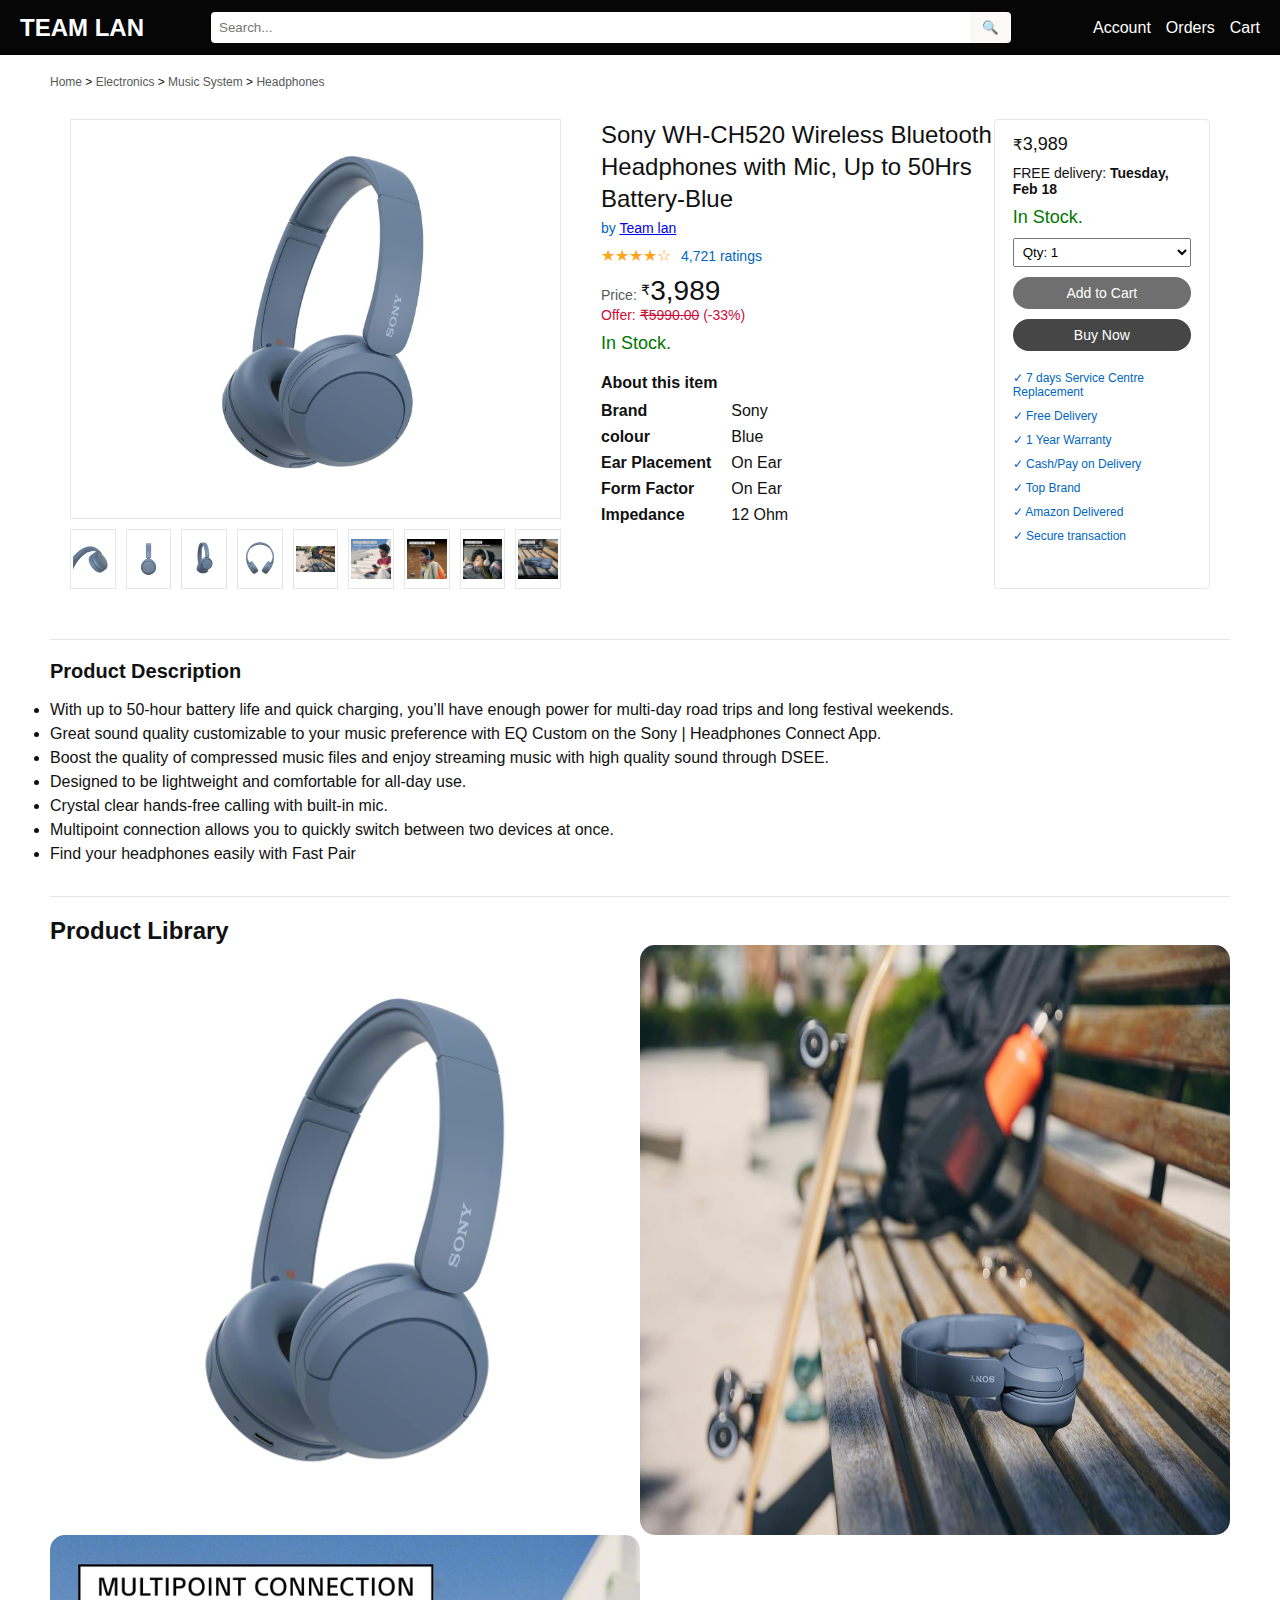
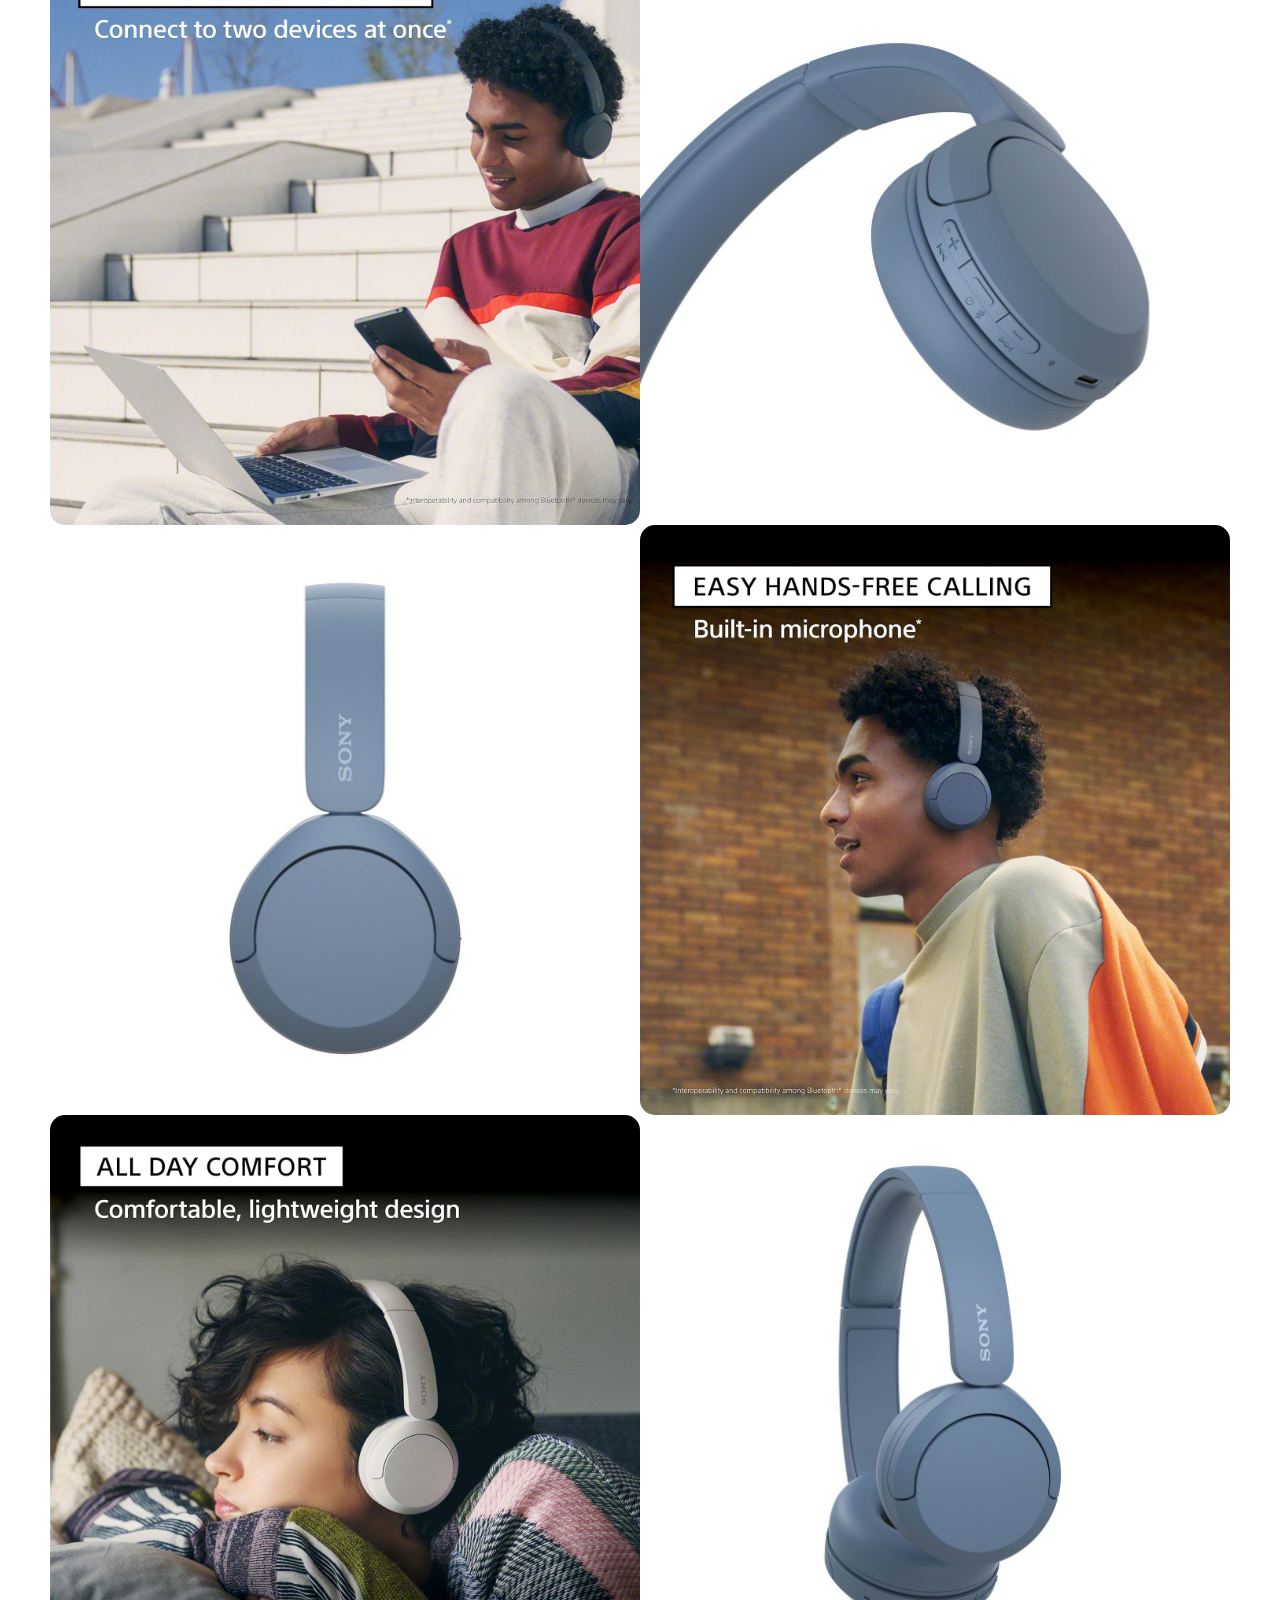
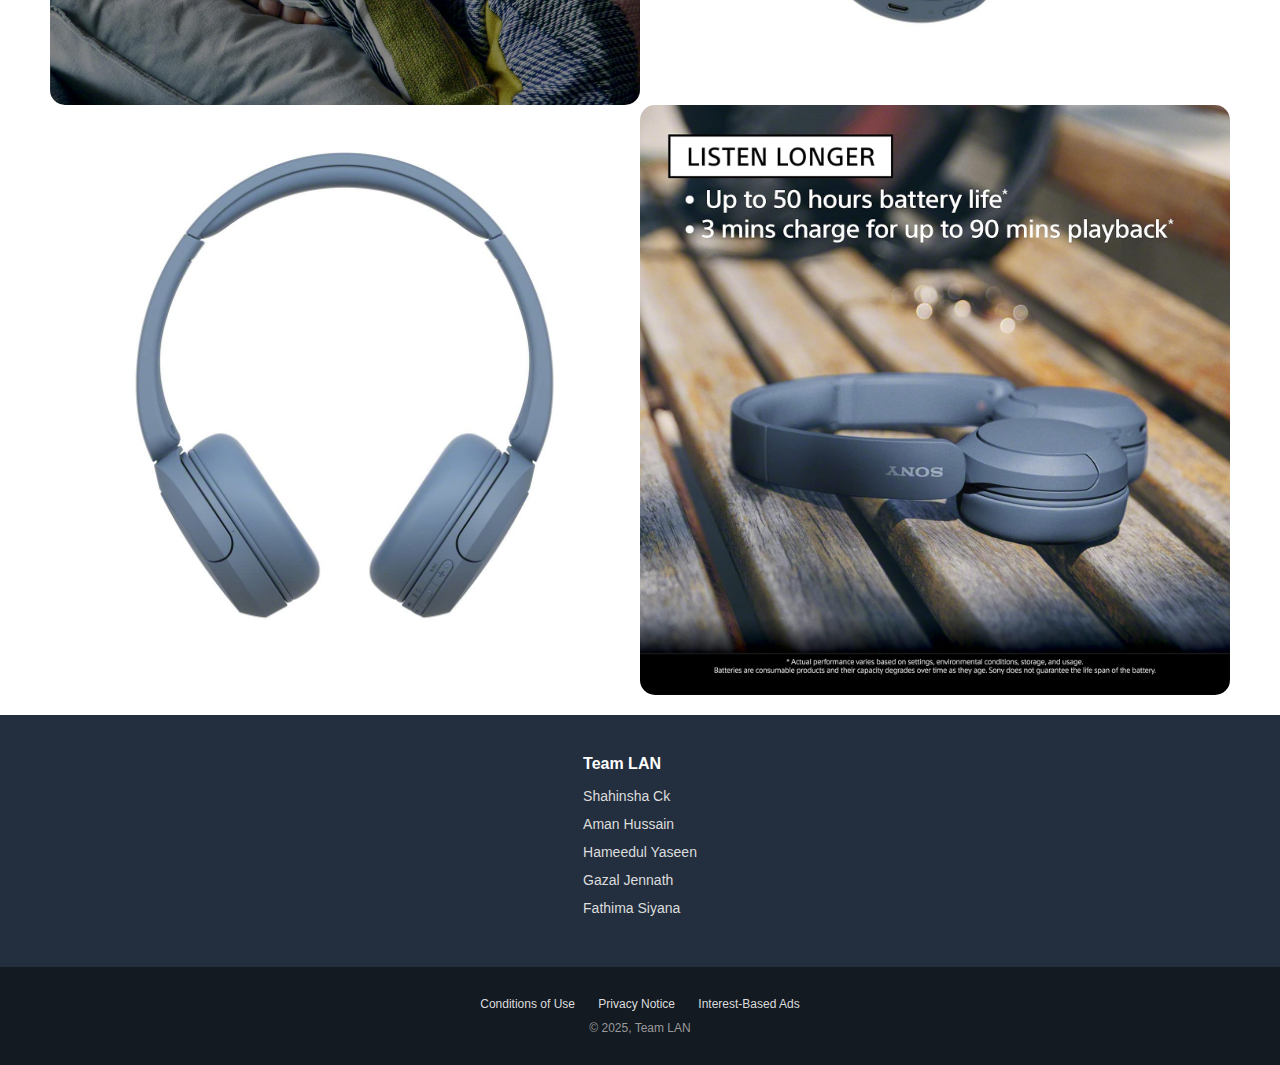
==== index.html @ 179c2a29 "Insta Acc Link" ====
<!DOCTYPE html>
<html lang="en">
<head>
    <meta charset="UTF-8">
    <meta name="viewport" content="width=device-width, initial-scale=1.0">
    <title>TEAM LAN PROJECT</title>
    <link rel="stylesheet" href="./ProjectCss.css">
</head>
<body>
    <!-- Header -->
    <header>
        <div class="logo">TEAM LAN</div>
        <div class="search-bar">
            <input type="text" placeholder="Search...">
            <button>🔍</button>
        </div>
        <div class="nav-links">
            <div>Account</div>
            <div>Orders</div>
            <div>Cart</div>
        </div>
    </header>

    <!-- Main content -->
    <div class="container">
        <!-- Breadcrumb -->
        <div class="breadcrumb">
            <a href="#">Home</a> &gt; 
            <a href="#">Electronics</a> &gt; 
            <a href="#">Music System</a> &gt; 
            <a href="#">Headphones</a>
        </div>

        <!-- Product section -->
        <div class="product-section">
            <!-- Product images -->
            <div class="product-images">
                <div class="main-image">
                    <img src="./img1.jpg" alt="Premium Laptop">
                </div>
                <div class="thumbnail-row">
                    <div class="thumbnail">
                        <img src="./img2.jpg" alt="Thumbnail 1">
                    </div>
                    <div class="thumbnail">
                        <img src="./img3.jpg" alt="Thumbnail 2">
                    </div>
                    <div class="thumbnail">
                        <img src="./img4.jpg" alt="Thumbnail 3">
                    </div>
                    <div class="thumbnail">
                        <img src="./img5.jpg" alt="Thumbnail 4">
                    </div>
                    <div class="thumbnail">
                        <img src="./img6.jpg" alt="Thumbnail 4">
                    </div>
                    <div class="thumbnail">
                        <img src="./img7.jpg" alt="Thumbnail 4">
                    </div>
                    <div class="thumbnail">
                        <img src="./img8.jpg" alt="Thumbnail 4">
                    </div>
                    <div class="thumbnail">
                        <img src="./img9.jpg" alt="Thumbnail 4">
                    </div>
                    <div class="thumbnail">
                        <img src="./img10.jpg" alt="Thumbnail 4">
                    </div>
                </div>
            </div>

            <!-- Product info -->
            <div class="product-info">
                <div>
                  <h1 class="product-title">Sony WH-CH520 Wireless Bluetooth Headphones with Mic, Up to 50Hrs Battery-Blue</h1>
                <div class="brand">by <a href="#">Team lan</a></div>
                
                <div class="rating">
                    <div class="stars">★★★★☆</div>
                    <div class="review-count">4,721 ratings</div>
                </div>

                <div class="price-section">
                    <span class="price-label">Price:</span>
                    <span class="price"><small>₹</small>3,989</span>
                    <div class="savings">Offer: <del>₹5990.00</del> (-33%)</div>
                </div>

                <div class="availability">In Stock.</div>

                <div class="about-section">
                    <h2 class="about-heading">About this item</h2>
                   <div class="details">
                    <ul class="feature-list-1">
                        <li>Brand</li>
                        <li>colour</li>
                        <li>Ear Placement</li>
                        <li>Form Factor</li>
                        <li>Impedance</li>
                    </ul>
                    <ul class="feature-list">
                        <li>Sony</li>
                        <li>Blue</li>
                        <li>On Ear</li>
                        <li>On Ear</li>
                        <li>12 Ohm</li>
                    </ul>
                   </div>
                </div>

                </div>
                <div class="buy-box">
                    <div class="buy-price"><small>₹</small>3,989</div>
                    <div class="delivery-info">FREE delivery: <strong>Tuesday, Feb 18</strong></div>
                    <div class="in-stock">In Stock.</div>
                    
                    <div class="quantity">
                        <select>
                            <option>Qty: 1</option>
                            <option>Qty: 2</option>
                            <option>Qty: 3</option>
                            <option>Qty: 4</option>
                            <option>Qty: 5</option>
                        </select>
                    </div>
                    
                    <button class="add-to-cart-btn">Add to Cart</button>
                    <button class="buy-now-btn">Buy Now</button>
                    
                    <div class="secure-transaction">
                        <ul style="list-style-type: none;">
                            <li>✓ 7 days Service Centre Replacement</li>
                            <li>✓ Free Delivery</li>
                            <li>✓ 1 Year Warranty</li>
                            <li>✓ Cash/Pay on Delivery</li>
                            <li>✓ Top Brand</li>
                            <li>✓ Amazon Delivered</li>
                            <li>✓ Secure transaction</li>
                        </ul>
                    </div>
                </div>
            </div>
        </div>

        <!-- Description section -->
        <div class="description-section">
            <h2 class="section-title">Product Description</h2>
            <div class="product-description">
                <ul>
                    <li>With up to 50-hour battery life and quick charging, you’ll have enough power for multi-day road trips and long festival weekends.</li>
                    <li>Great sound quality customizable to your music preference with EQ Custom on the Sony | Headphones Connect App.</li>
                    <li>Boost the quality of compressed music files and enjoy streaming music with high quality sound through DSEE.</li>
                    <li>Designed to be lightweight and comfortable for all-day use.</li>
                    <li>Crystal clear hands-free calling with built-in mic.</li>
                    <li>Multipoint connection allows you to quickly switch between two devices at once.</li>
                    <li>Find your headphones easily with Fast Pair</li>
                </ul>   
            </div>
        </div>
        <div class="Images">
            <h2 class="Images-title">Product Library</h2>
            <div class="All-Images">
                <img src="./img1.jpg">
                <img src="./img6.jpg">
            </div>
            <div class="All-Images">
                <img src="./img7.jpg">
                <img src="./img2.jpg">
            </div>
            <div class="All-Images">
                <img src="./img3.jpg">
                <img src="./img8.jpg">
            </div>
            <div class="All-Images">
                <img src="./img9.jpg">
                <img src="./img4.jpg">
            </div>
            <div class="All-Images">
                <img src="./img5.jpg">
                <img src="./img10.jpg">
            </div>
        </div>
    </div>
    <footer class="footer-main">
            <div class="footer-column">
                <h3>Team LAN</h3>
                <ul>
                    <li><a href="https://www.instagram.com/_shahinsha_1029?igsh=bTBzMW5zdzN1dnl3&utm_source=qr">Shahinsha Ck</a></li>
                    <li><a href="https://www.instagram.com/aman_d_dragon?igsh=aWFpdjRzZ20yNXFn">Aman Hussain</a></li>
                    <li><a href="https://www.instagram.com/yaseendx66?igsh=MXhuNjB3czM3bW96YQ==">Hameedul Yaseen</a></li>
                    <li><a href="https://www.instagram.com/gazal_jennath_?igsh=NnQ4cXU4NTltNjJt">Gazal Jennath</a></li>
                    <li><a href="https://www.instagram.com/siyanahhh_?igsh=MTN3Mjhqb3QwOHdvdg==">Fathima Siyana</a></li>
                </ul>
            </div>
    </footer>
    <div class="footer-bottom">
        <div class="footer-bottom-container">
            <div class="footer-legal">
                <a href="#">Conditions of Use</a>
                <a href="#">Privacy Notice</a>
                <a href="#">Interest-Based Ads</a>
            </div>
            
            <div class="copyright">
                © 2025, Team LAN
            </div>
        </div>
    </div>
</body>
</html>
---- ProjectCss.css ----
/* Reset and base styles */
* {
    margin: 0;
    padding: 0;
    box-sizing: border-box;
    font-family: Arial, sans-serif;
}

body {
    background-color: #ffffff;
    color: #111;
}

/* Header styles */
header {
    background-color: #060606;
    padding: 12px 20px;
    display: flex;
    align-items: center; 
    justify-content: space-between;
}

.logo {
    color: #fff;
    font-size: 24px;
    font-weight: bold;
    margin-right: 20px;
}

.search-bar {
    flex: 1;
    display: flex;
    max-width: 800px;
}

.search-bar input {
    flex: 1;
    padding: 8px;
    border: none;
    border-radius: 4px 0 0 4px;
}

.search-bar button {
    background-color: #faf9f8;
    border: none;
    padding: 0 12px;
    border-radius: 0 4px 4px 0;
    cursor: pointer;
}

.nav-links {
    display: flex;
    color: white;
    margin-left: 20px;
}

.nav-links > div {
    margin-left: 15px;
    cursor: pointer;
}

/* Main content */
.container {
    max-width: 1800px;
    margin-inline: 30px;
    padding: 20px;
    background-color: #fff;
}

/* Breadcrumb */
.breadcrumb {
    font-size: 12px;
    margin-bottom: 10px;
}

.breadcrumb a {
    color: #565959;
    text-decoration: none;
}

.breadcrumb a:hover {
    text-decoration: underline;
    color: #c45500;
}

/* Product section */
.product-section {
    display: flex;
    flex-wrap: wrap;
}

/* Product images */
.product-images {
    width: 45%;
    padding: 20px;
}

.main-image {
    width: 100%;
    height: 400px;
    border: 1px solid #e7e7e7;
    display: flex;
    align-items: center;
    justify-content: center;
    margin-bottom: 10px;
}

.main-image img {
    max-width: 100%;
    max-height: 100%;
}

.thumbnail-row {
    display: flex;
    gap: 10px;
}

.thumbnail {
    width: 60px;
    height: 60px;
    border: 1px solid #e7e7e7;
    padding: 2px;
    cursor: pointer;
}

.thumbnail:hover {
    border-color: #e77600;
    box-shadow: 0 0 3px 2px rgba(228,121,17,.5);
}

.thumbnail img {
    width: 100%;
    height: 100%;
    object-fit: contain;
}

/* Product info */
.product-info {
    width: 55%;
    display: flex;
    padding: 20px;
}

.product-title {
    font-size: 24px;
    font-weight: normal;
    line-height: 32px;
    margin-bottom: 5px;
}

.brand {
    color: #0066c0;
    font-size: 14px;
    margin-bottom: 10px;
}

.rating {
    display: flex;
    align-items: center;
    margin-bottom: 10px;
}

.stars {
    color: #ffa41c;
    margin-right: 10px;
}

.review-count {
    color: #0066c0;
    font-size: 14px;
}

.price-section {
    margin: 10px 0;
}

.price-label {
    font-size: 14px;
    color: #565959;
}

.price {
    font-size: 28px;
    font-weight: 400;
}

.price small {
    font-size: 14px;
    position: relative;
    top: -5px;
}

.savings {
    color: #cc0c39;
    font-size: 14px;
}

.availability {
    color: #007600;
    font-size: 18px;
    margin: 10px 0;
}

.about-section {
    margin: 20px 0;
}

.about-heading {
    font-size: 16px;
    font-weight: bold;
    margin-bottom: 10px;
}

.feature-list {
    list-style-type: none;
    margin-left: 20px;
}

.feature-list-1 {
    list-style-type: none;  
}

.feature-list-1 li {
    list-style-type: none; 
    margin-bottom: 8px;
    font-weight: bold;
}

.details {
    display: flex;
}

.feature-list li {
    margin-bottom: 8px;
}

/* Buy box */
.buy-box {
    width: 450px;
    border: 1px solid #e7e7e7;
    border-radius: 4px;
    padding: 14px 18px;
    margin-left: auto;
}

.Images div {
    display: flex;
}

.Images {
    margin-top: 30px;
    border-top: 1px solid #e7e7e7;
    padding-top: 20px;
}

.Images img {
    width: 50%;
    border-radius: 15px;
}

/*
.All-Images {
    
}
*/

.buy-price {
    font-size: 18px;
    margin-bottom: 10px;
}

.delivery-info {
    font-size: 14px;
    margin-bottom: 10px;
}

.in-stock {
    color: #007600;
    font-size: 18px;
    margin-bottom: 10px;
}

.quantity {
    margin-bottom: 10px;
}

.quantity select {
    padding: 5px;
    width: 100%;
}

.add-to-cart-btn, .buy-now-btn {
    width: 100%;
    padding: 8px 10px;
    border-radius: 20px;
    font-size: 14px;
    cursor: pointer;
    margin-bottom: 10px;
    border: none;
}

.add-to-cart-btn {
    background-color: #6f6f6f;
    border-color: #6f6f6f;
    color: white;
}

.buy-now-btn {
    background-color: #464646;
    border-color: #464646;
    color: white;
}

.secure-transaction {
    color: #0066c0;
    font-size: 12px;
    margin: 10px 0;
    list-style-type: none;
}

.secure-transaction li {
    margin-bottom: 10px;
}


/* Description section */
.description-section {
    margin-top: 30px;
    border-top: 1px solid #e7e7e7;
    padding-top: 20px;
}

.section-title {
    font-size: 20px;
    font-weight: bold;
    margin-bottom: 15px;
}

.product-description {
    line-height: 1.5;
}

.footer-main {
    background-color: #232F3E;
    color: #fff;
    padding: 40px 0;
    display: flex;
    align-items: center;
    justify-content: center;
}

.footer-container {
    max-width: 1000px;
    margin: 0 auto;
    display: grid;
    grid-template-columns: repeat(4, 1fr);
    gap: 20px;
    padding: 0 20px;
}

.footer-column h3 {
    font-size: 16px;
    margin-bottom: 14px;
    font-weight: 700;
}

.footer-column ul {
    list-style: none;
}

.footer-column ul li {
    margin-bottom: 10px;
}

.footer-column ul li a {
    color: #DDD;
    font-size: 14px;
    text-decoration: none;
}

.footer-column ul li a:hover {
    text-decoration: underline;
}

/* Secondary footer (country selector, logo, etc) */
.footer-secondary {
    background-color: #232F3E;
    border-top: 1px solid #3a4553;
    padding: 30px 0;
    text-align: center;
}

.country-selection {
    margin-bottom: 20px;
}

.footer-logo {
    margin-bottom: 20px;
}

.footer-logo img {
    width: 100px;
}

.language-selector {
    display: inline-block;
    margin-right: 15px;
}

.language-selector select,
.country-selector select {
    background-color: #f3f3f3;
    border: 1px solid #ccc;
    border-radius: 3px;
    padding: 5px 10px;
    font-size: 13px;
}

/* Bottom footer (copyright, legal links) */
.footer-bottom {
    background-color: #131A22;
    padding: 30px 0;
    font-size: 12px;
    color: #DDD;
}

.footer-bottom-container {
    max-width: 1000px;
    margin: 0 auto;
    text-align: center;
}

.footer-legal {
    margin-bottom: 10px;
}

.footer-legal a {
    color: #DDD;
    margin: 0 10px;
    text-decoration: none;
}

.footer-legal a:hover {
    text-decoration: underline;
}

.copyright {
    color: #999;
}

/* Responsive adjustments */
@media (max-width: 768px) {
    .footer-container {
        grid-template-columns: repeat(2, 1fr);
    }
}

@media (max-width: 480px) {
    .footer-container {
        grid-template-columns: 1fr;
    }
}

/* Responsive */
@media (max-width: 768px) {
    .product-images, .product-info {
        width: 100%;
    }
    
    .buy-box {
        width: 100%;
        margin-top: 20px;
    }
}
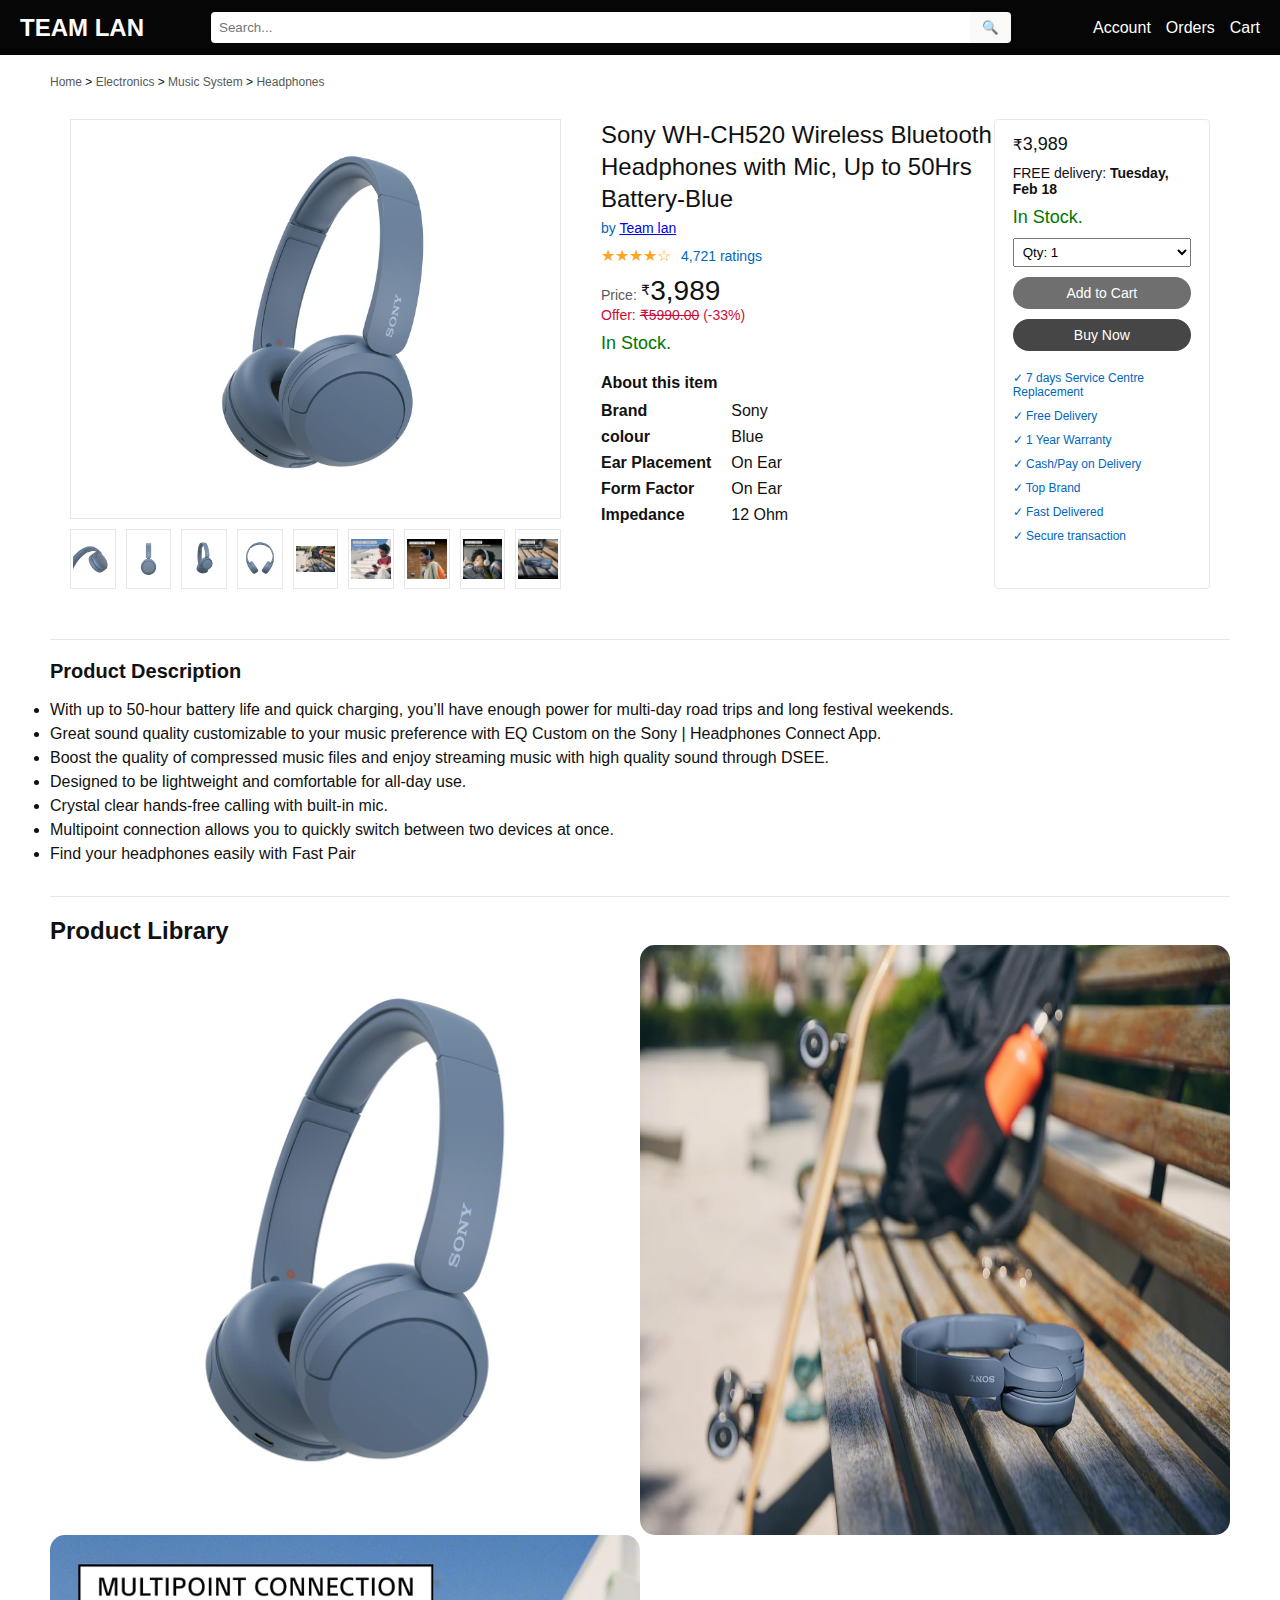
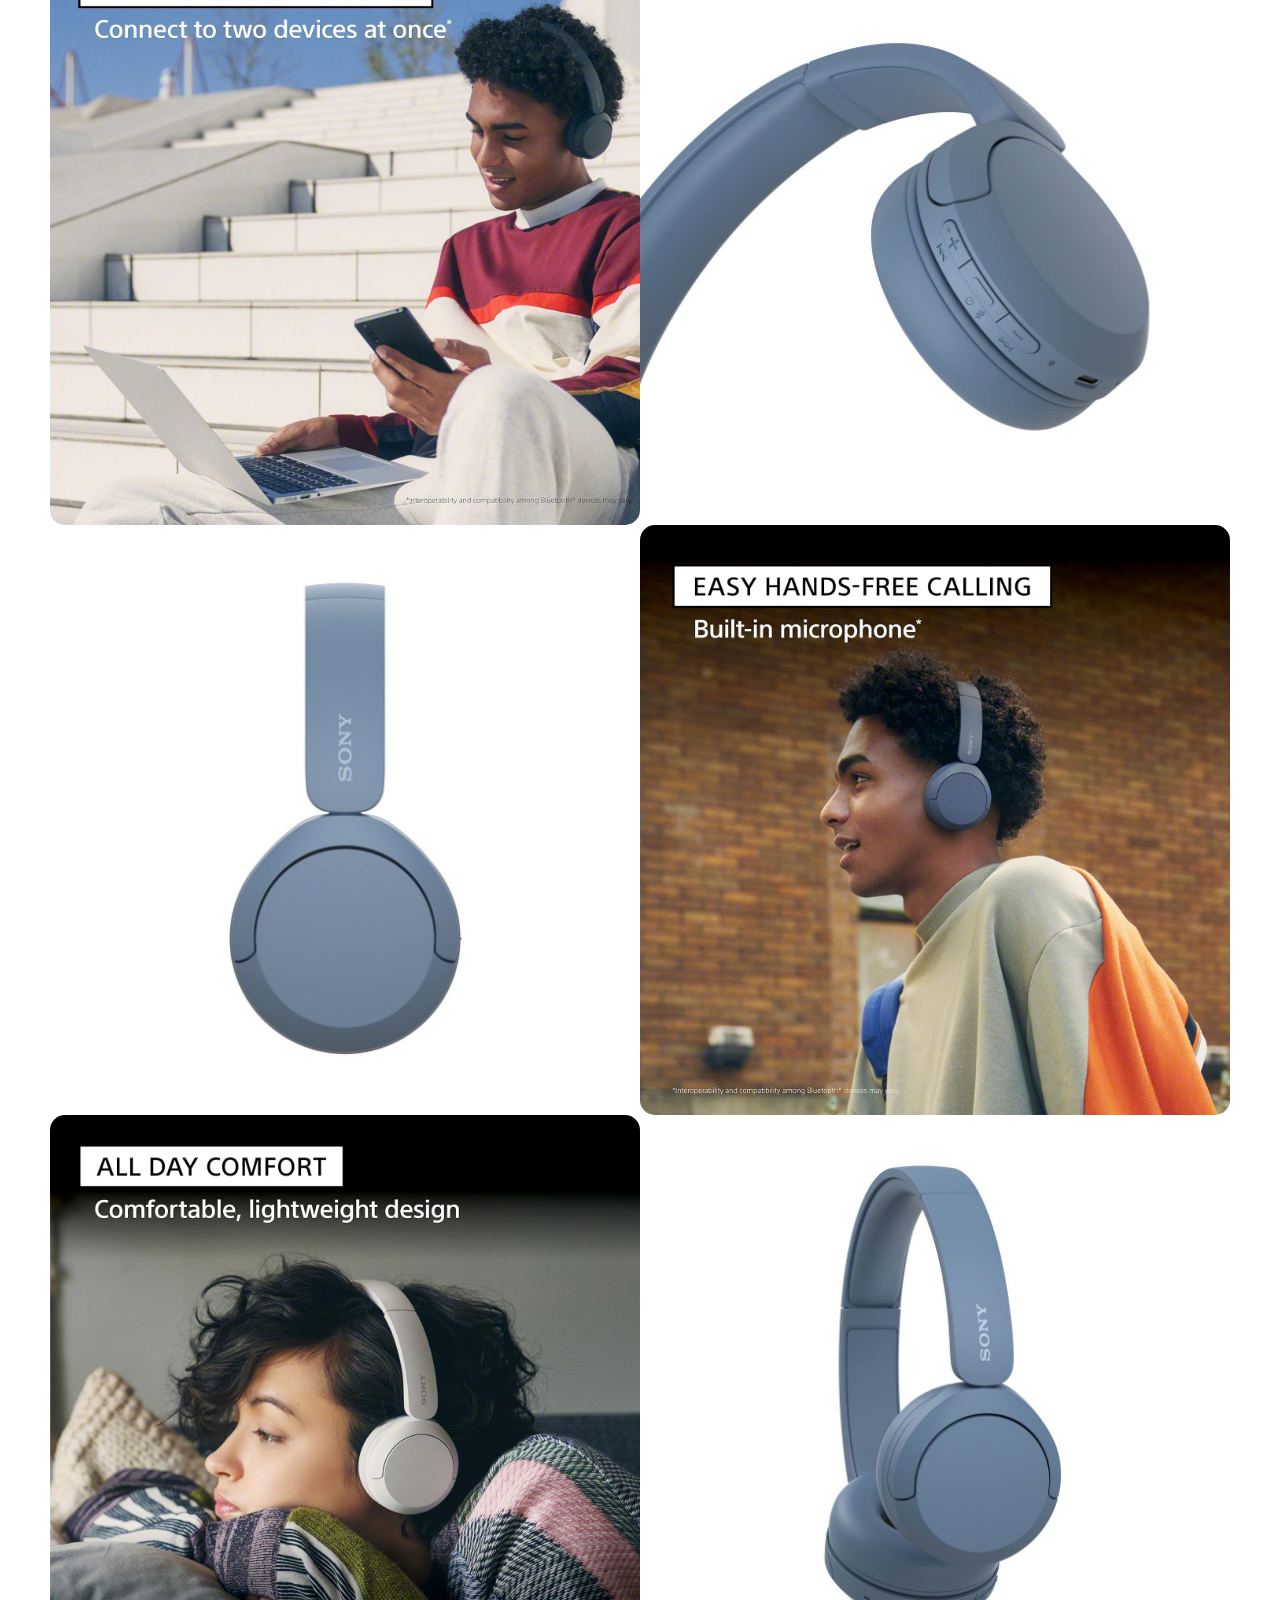
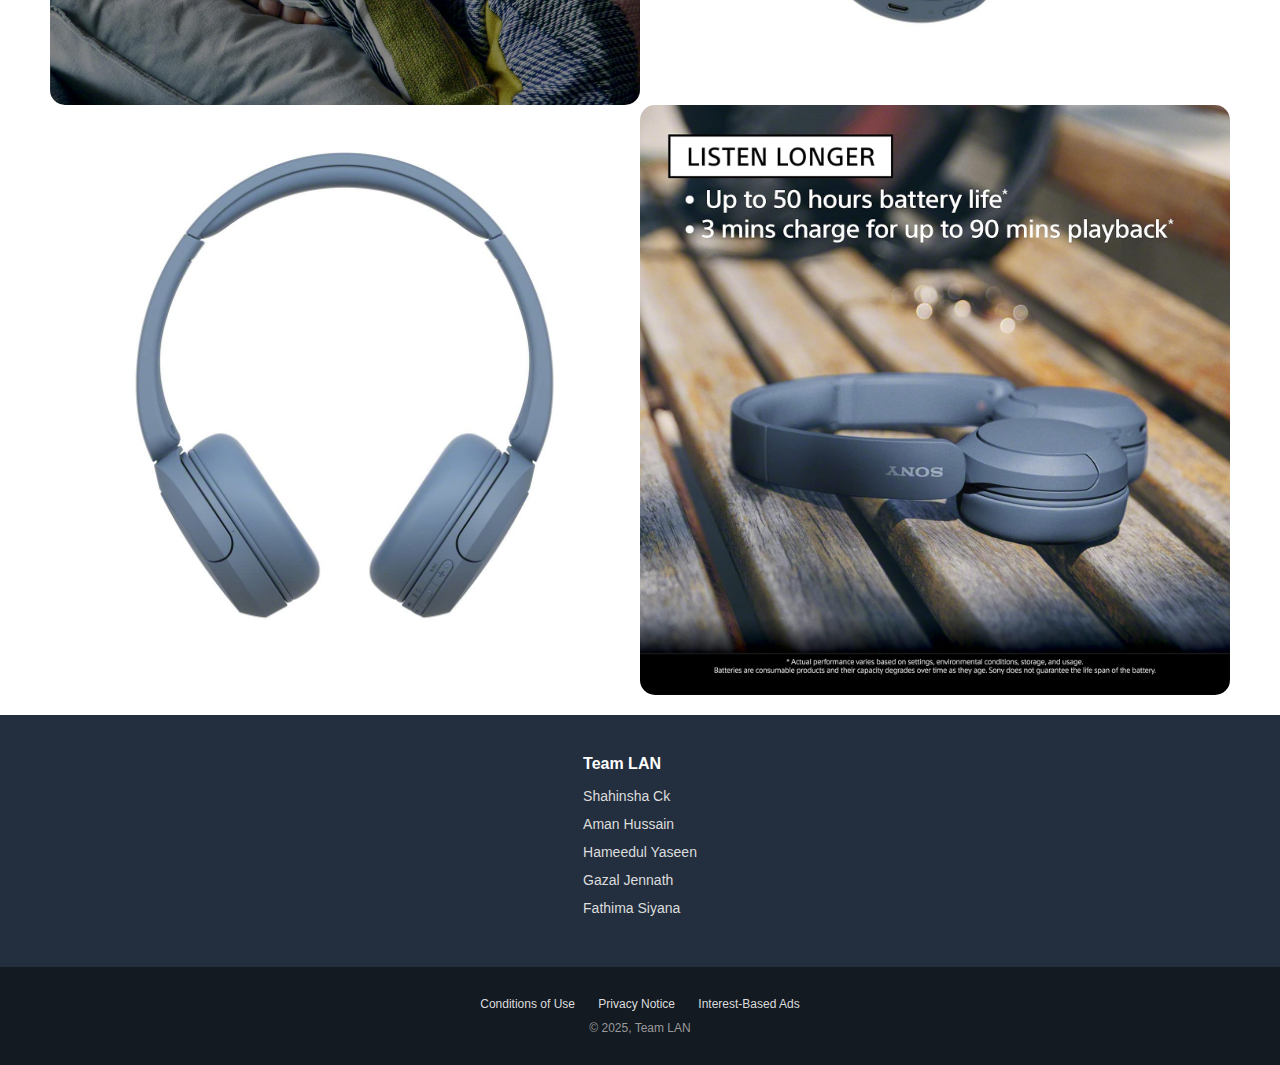
==== commit 6364db24: "spell correction]" ====
--- a/index.html
+++ b/index.html
@@ -134,7 +134,7 @@
                             <li>✓ 1 Year Warranty</li>
                             <li>✓ Cash/Pay on Delivery</li>
                             <li>✓ Top Brand</li>
-                            <li>✓ Amazon Delivered</li>
+                            <li>✓ Fast Delivered</li>
                             <li>✓ Secure transaction</li>
                         </ul>
                     </div>
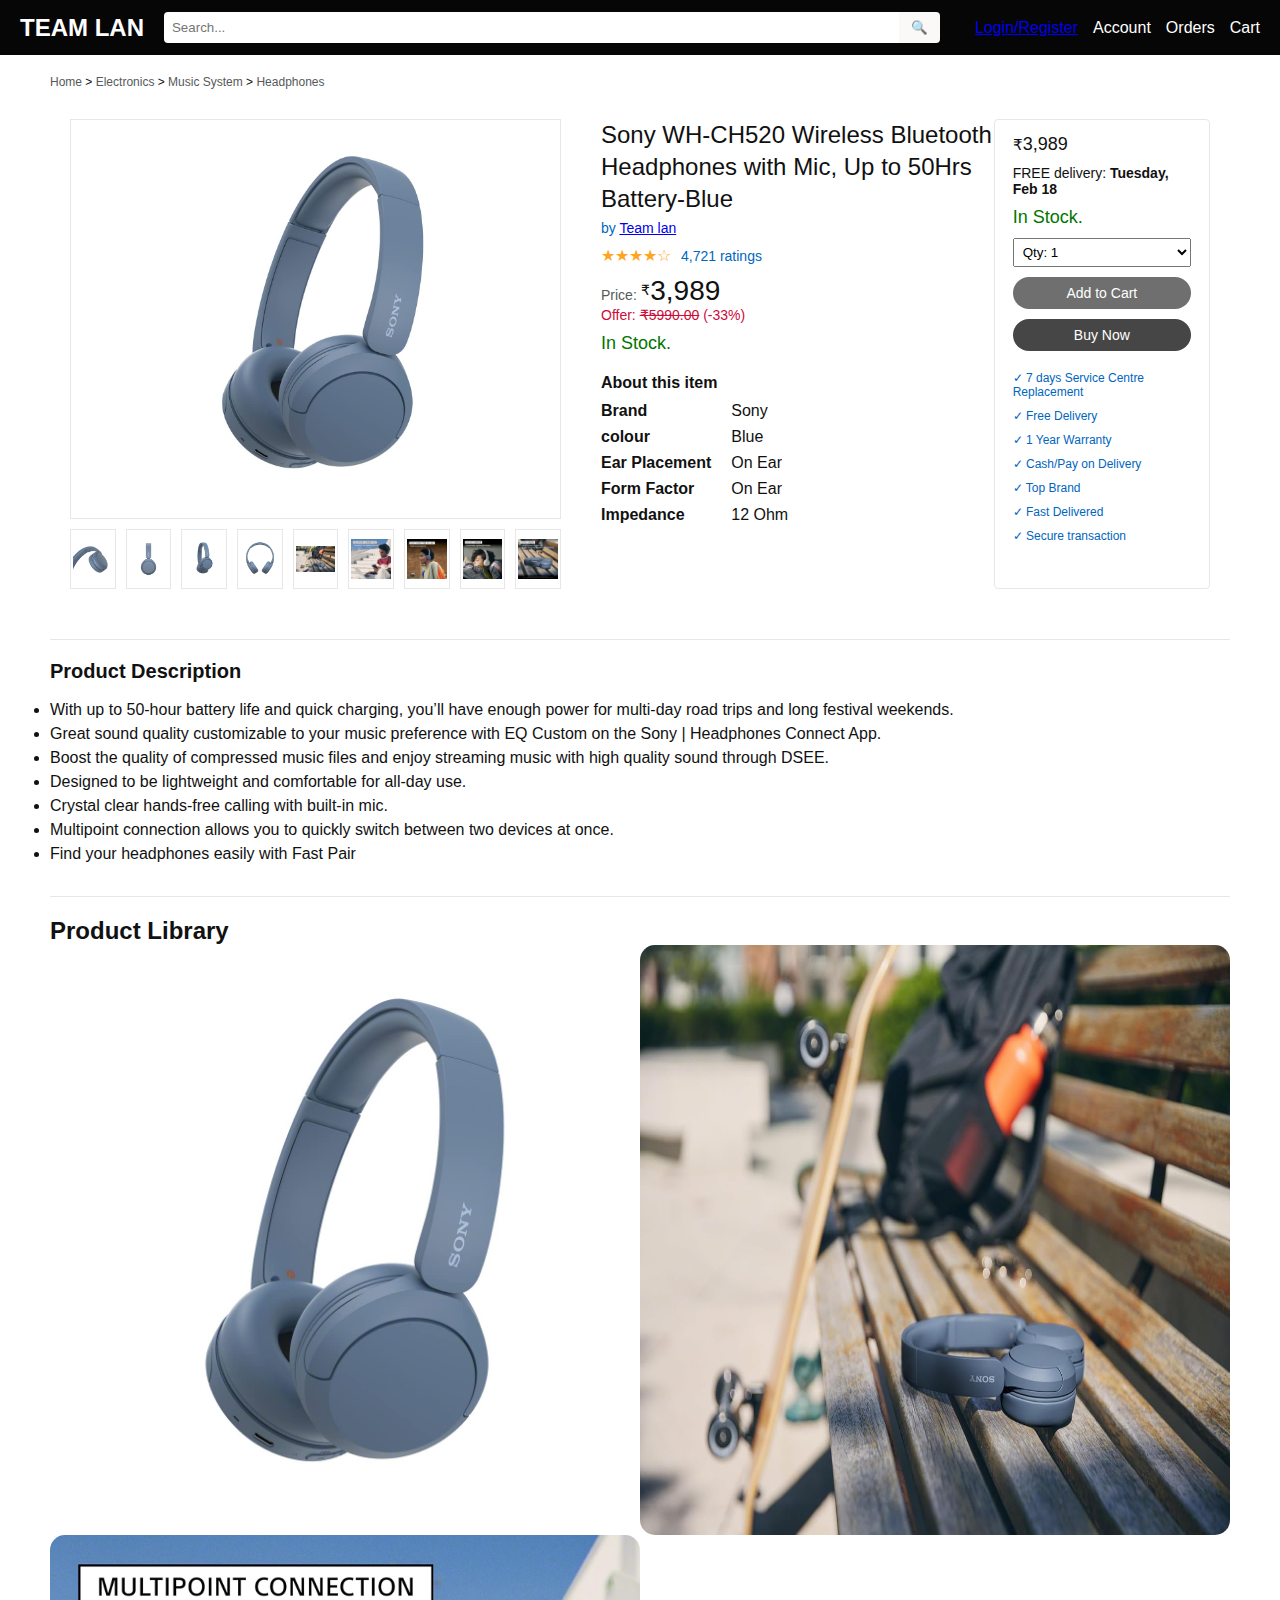
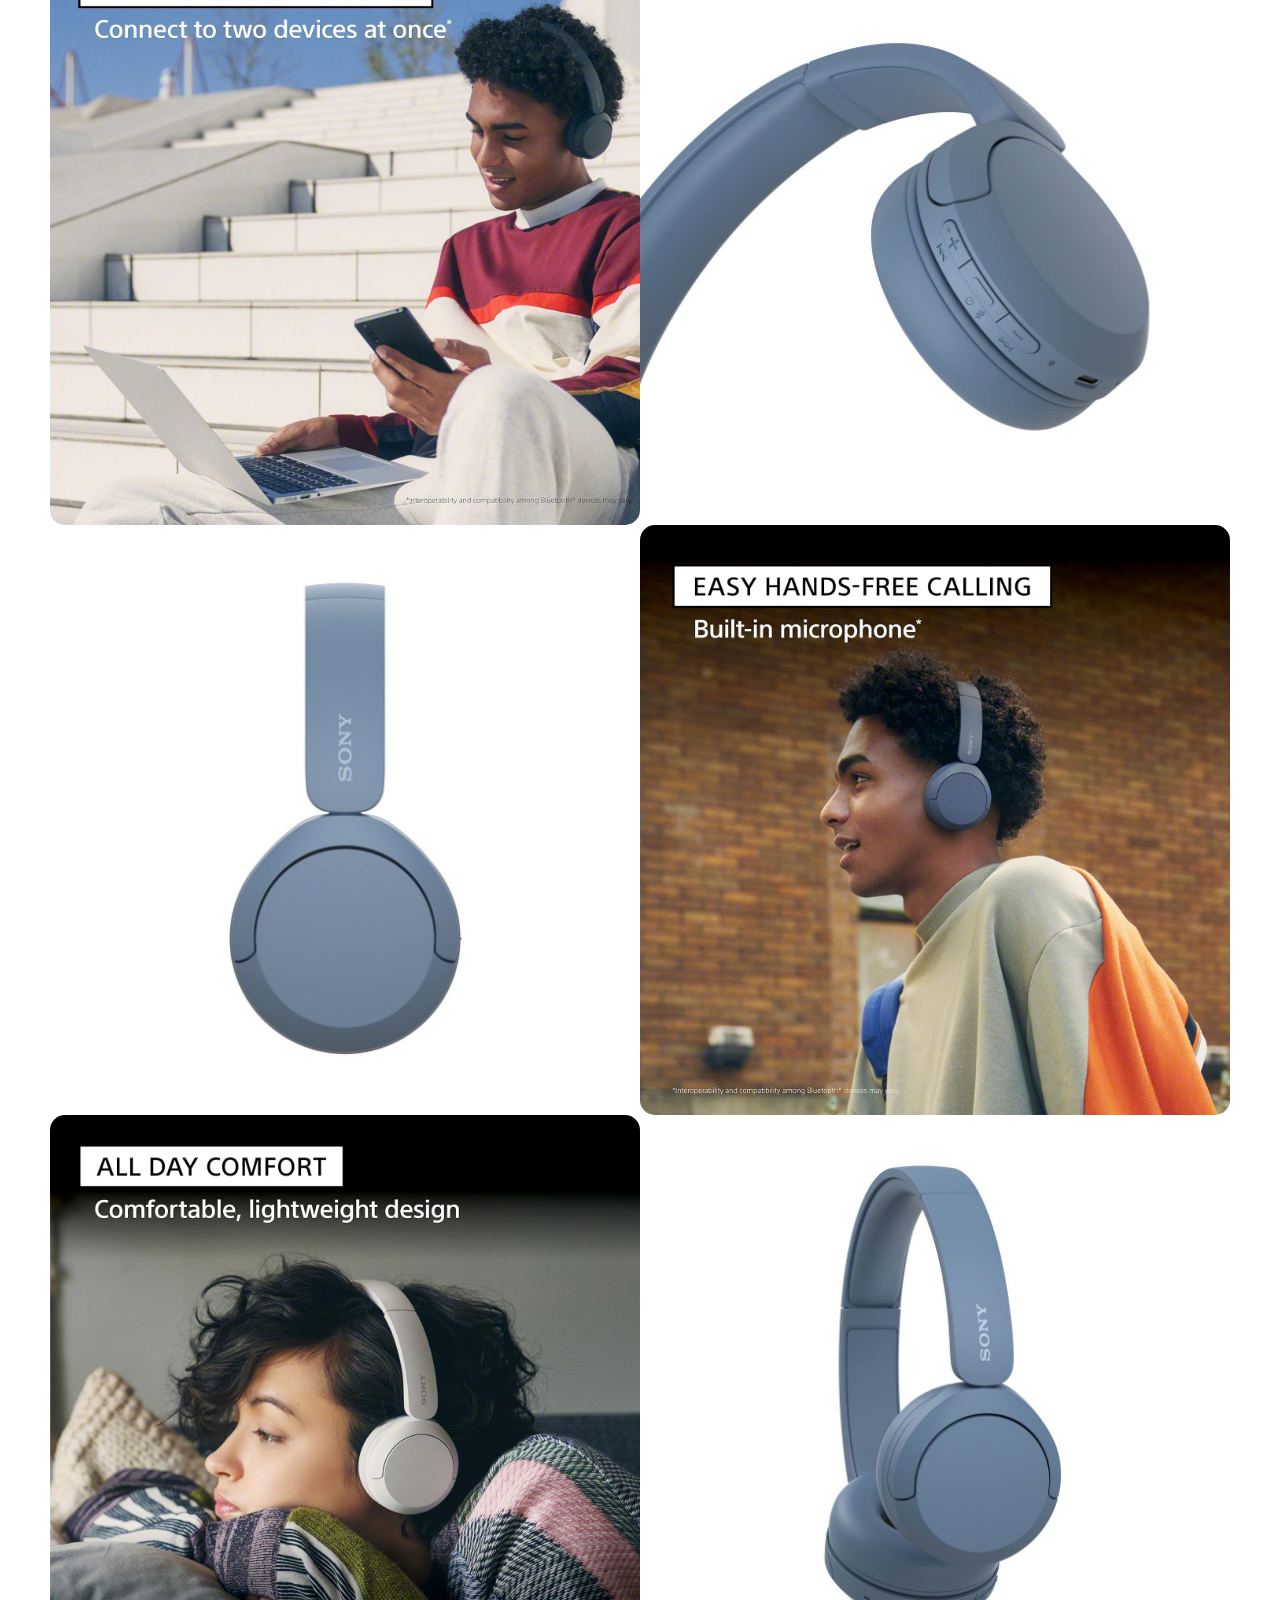
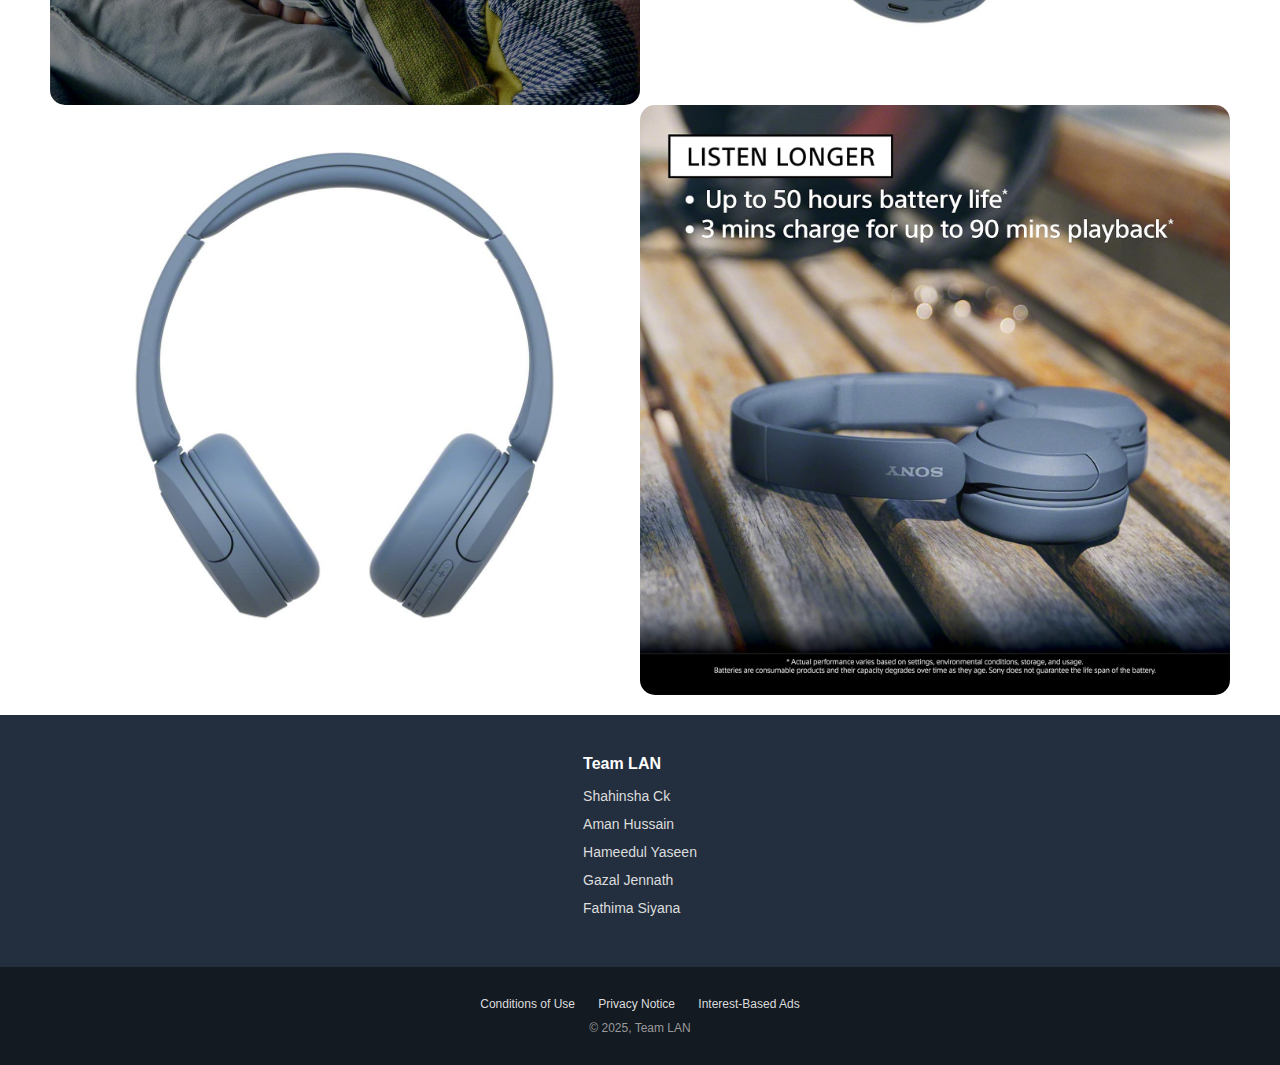
==== commit f599c422: "first commit" ====
--- a/index.html
+++ b/index.html
@@ -1,10 +1,9 @@
-<!DOCTYPE html>
 <html lang="en">
 <head>
     <meta charset="UTF-8">
     <meta name="viewport" content="width=device-width, initial-scale=1.0">
-    <title>TEAM LAN PROJECT</title>
-    <link rel="stylesheet" href="./ProjectCss.css">
+    <title>TEAM LAN PROJECT</title> <!--Team LAN Title-->
+    <link rel="stylesheet" href="./ProjectCss.css"> <!--linking css file to html-->
 </head>
 <body>
     <!-- Header -->
@@ -14,7 +13,8 @@
             <input type="text" placeholder="Search...">
             <button>🔍</button>
         </div>
-        <div class="nav-links">
+        <div class="options">
+            <div><a href="login.php">Login/Register</a></div>
             <div>Account</div>
             <div>Orders</div>
             <div>Cart</div>
@@ -23,8 +23,8 @@
 
     <!-- Main content -->
     <div class="container">
-        <!-- Breadcrumb -->
-        <div class="breadcrumb">
+        <!-- Path -->
+        <div class="Path">
             <a href="#">Home</a> &gt; 
             <a href="#">Electronics</a> &gt; 
             <a href="#">Music System</a> &gt; 
@@ -36,9 +36,9 @@
             <!-- Product images -->
             <div class="product-images">
                 <div class="main-image">
-                    <img src="./img1.jpg" alt="Premium Laptop">
-                </div>
-                <div class="thumbnail-row">
+                    <img src="./img1.jpg" alt="Premium headphones"> <!--Adding Product Image-->
+                </div>
+                <div class="thumbnail-row"> <!--Adding Mini Images-->
                     <div class="thumbnail">
                         <img src="./img2.jpg" alt="Thumbnail 1">
                     </div>
@@ -109,12 +109,13 @@
                 </div>
 
                 </div>
+                <!--By Now Section-->
                 <div class="buy-box">
                     <div class="buy-price"><small>₹</small>3,989</div>
                     <div class="delivery-info">FREE delivery: <strong>Tuesday, Feb 18</strong></div>
                     <div class="in-stock">In Stock.</div>
                     
-                    <div class="quantity">
+                    <div class="quantity"> <!--to select quantity of product-->
                         <select>
                             <option>Qty: 1</option>
                             <option>Qty: 2</option>
@@ -157,6 +158,7 @@
                 </ul>   
             </div>
         </div>
+        <!--Product Library section-->
         <div class="Images">
             <h2 class="Images-title">Product Library</h2>
             <div class="All-Images">
@@ -181,18 +183,20 @@
             </div>
         </div>
     </div>
+    <!--Footer-->
     <footer class="footer-main">
             <div class="footer-column">
-                <h3>Team LAN</h3>
+                <h3>Team LAN</h3> <!--Team name insta id's-->
                 <ul>
                     <li><a href="https://www.instagram.com/_shahinsha_1029?igsh=bTBzMW5zdzN1dnl3&utm_source=qr">Shahinsha Ck</a></li>
-                    <li><a href="https://www.instagram.com/aman_d_dragon?igsh=aWFpdjRzZ20yNXFn">Aman Hussain</a></li>
+                    <li><a href="https://www.instagram.com/_killer_yagami_?utm_source=ig_web_button_share_sheet&igsh=ZDNlZDc0MzIxNw==">Aman Hussain</a></li>
                     <li><a href="https://www.instagram.com/yaseendx66?igsh=MXhuNjB3czM3bW96YQ==">Hameedul Yaseen</a></li>
                     <li><a href="https://www.instagram.com/gazal_jennath_?igsh=NnQ4cXU4NTltNjJt">Gazal Jennath</a></li>
                     <li><a href="https://www.instagram.com/siyanahhh_?igsh=MTN3Mjhqb3QwOHdvdg==">Fathima Siyana</a></li>
                 </ul>
             </div>
     </footer>
+    <!--Below footer-->
     <div class="footer-bottom">
         <div class="footer-bottom-container">
             <div class="footer-legal">
--- a/ProjectCss.css
+++ b/ProjectCss.css
@@ -49,13 +49,13 @@
     cursor: pointer;
 }
 
-.nav-links {
+.options {
     display: flex;
     color: white;
     margin-left: 20px;
 }
 
-.nav-links > div {
+.options > div {
     margin-left: 15px;
     cursor: pointer;
 }
@@ -68,18 +68,18 @@
     background-color: #fff;
 }
 
-/* Breadcrumb */
-.breadcrumb {
+/* Path */
+.Path {
     font-size: 12px;
     margin-bottom: 10px;
 }
 
-.breadcrumb a {
+.Path a {
     color: #565959;
     text-decoration: none;
 }
 
-.breadcrumb a:hover {
+.Path a:hover {
     text-decoration: underline;
     color: #c45500;
 }
@@ -217,6 +217,10 @@
     margin-left: 20px;
 }
 
+.feature-list li {
+    margin-bottom: 8px;
+}
+
 .feature-list-1 {
     list-style-type: none;  
 }
@@ -231,9 +235,6 @@
     display: flex;
 }
 
-.feature-list li {
-    margin-bottom: 8px;
-}
 
 /* Buy box */
 .buy-box {
